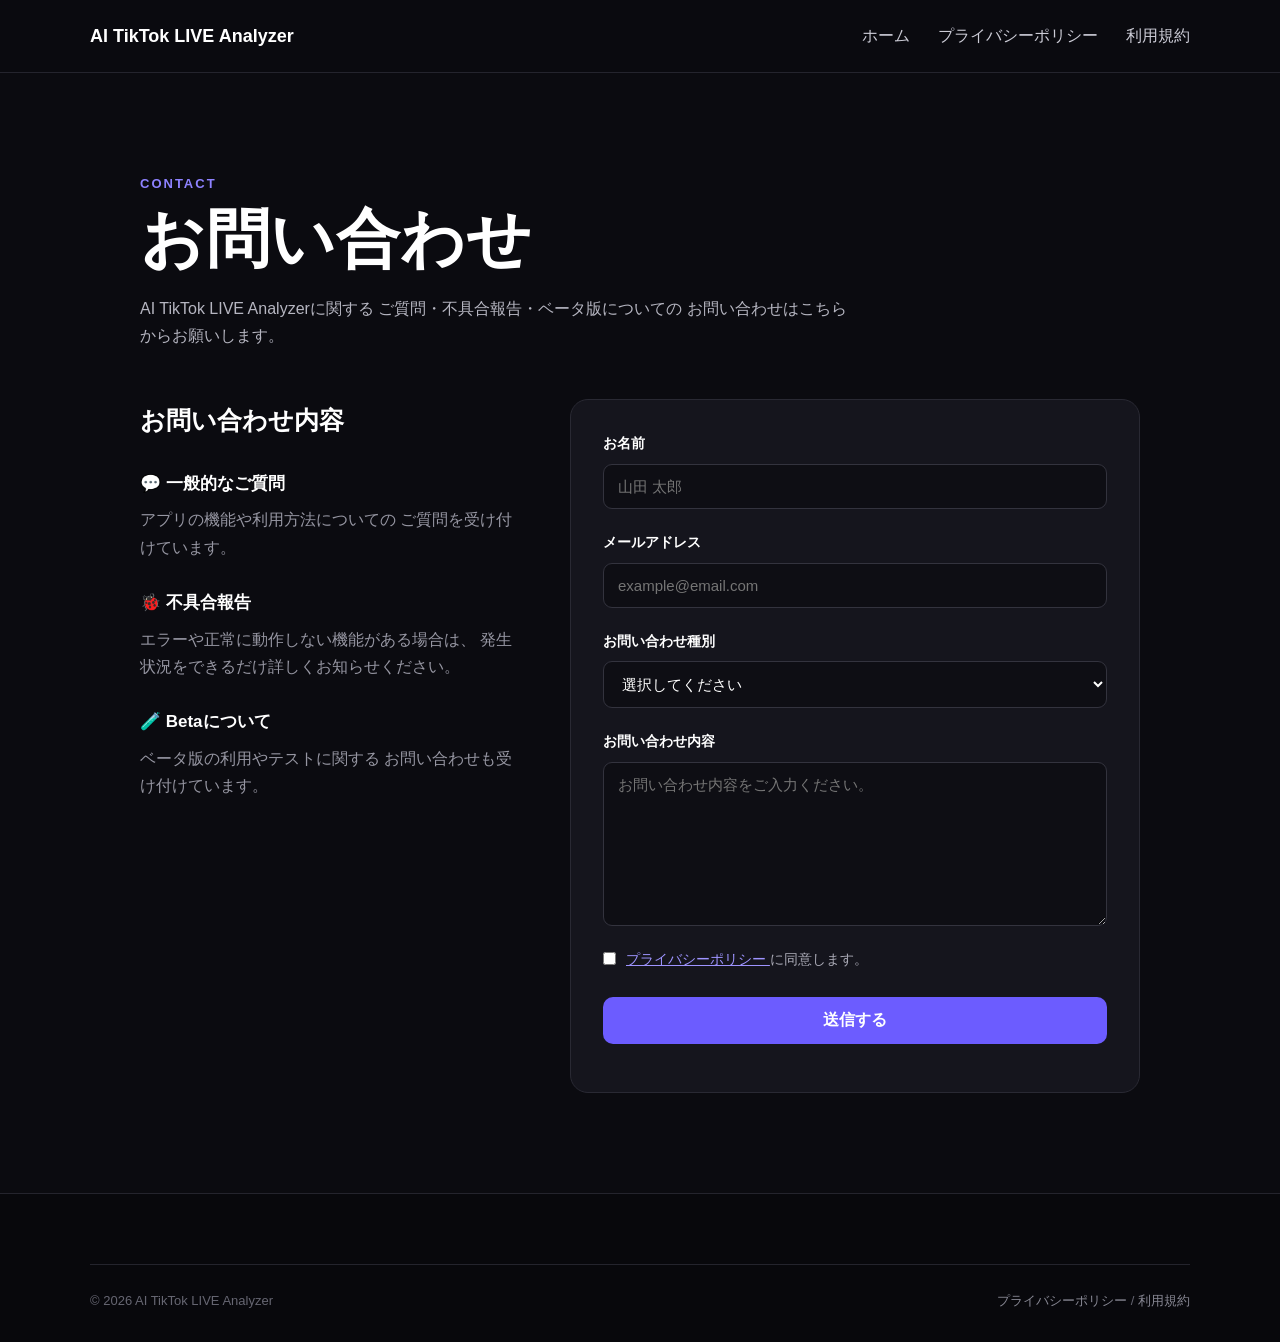
==== contact.html @ 2633d4ba "Initial website" ====
<!DOCTYPE html>
<html lang="ja">
<head>
    <meta charset="UTF-8">

    <meta
        name="viewport"
        content="width=device-width, initial-scale=1.0"
    >

    <title>
        お問い合わせ | AI TikTok LIVE Analyzer
    </title>

    <meta
        name="description"
        content="AI TikTok LIVE Analyzerへのお問い合わせページです。"
    >

    <link rel="stylesheet" href="style.css">
</head>

<body>

<header class="header">
    <div class="container nav">

        <a class="logo" href="index.html">
            AI TikTok LIVE Analyzer
        </a>

        <nav>
            <a href="index.html">ホーム</a>
            <a href="privacy.html">プライバシーポリシー</a>
            <a href="terms.html">利用規約</a>
        </nav>

    </div>
</header>


<main class="contact-page">

    <div class="container contact-container">

        <div class="section-heading">

            <p class="section-label">
                CONTACT
            </p>

            <h1 class="contact-title">
                お問い合わせ
            </h1>

            <p>
                AI TikTok LIVE Analyzerに関する
                ご質問・不具合報告・ベータ版についての
                お問い合わせはこちらからお願いします。
            </p>

        </div>


        <div class="contact-grid">

            <div class="contact-info">

                <h2>
                    お問い合わせ内容
                </h2>

                <div class="contact-info-item">
                    <h3>💬 一般的なご質問</h3>

                    <p>
                        アプリの機能や利用方法についての
                        ご質問を受け付けています。
                    </p>
                </div>

                <div class="contact-info-item">
                    <h3>🐞 不具合報告</h3>

                    <p>
                        エラーや正常に動作しない機能がある場合は、
                        発生状況をできるだけ詳しくお知らせください。
                    </p>
                </div>

                <div class="contact-info-item">
                    <h3>🧪 Betaについて</h3>

                    <p>
                        ベータ版の利用やテストに関する
                        お問い合わせも受け付けています。
                    </p>
                </div>

            </div>


            <form
                class="contact-form"
                id="contact-form"
            >

                <div class="form-group">

                    <label for="name">
                        お名前
                    </label>

                    <input
                        type="text"
                        id="name"
                        name="name"
                        placeholder="山田 太郎"
                        required
                    >

                </div>


                <div class="form-group">

                    <label for="email">
                        メールアドレス
                    </label>

                    <input
                        type="email"
                        id="email"
                        name="email"
                        placeholder="example@email.com"
                        required
                    >

                </div>


                <div class="form-group">

                    <label for="category">
                        お問い合わせ種別
                    </label>

                    <select
                        id="category"
                        name="category"
                        required
                    >

                        <option value="">
                            選択してください
                        </option>

                        <option value="general">
                            一般的なご質問
                        </option>

                        <option value="bug">
                            不具合報告
                        </option>

                        <option value="beta">
                            Beta版について
                        </option>

                        <option value="business">
                            法人・事業者向け
                        </option>

                        <option value="other">
                            その他
                        </option>

                    </select>

                </div>


                <div class="form-group">

                    <label for="message">
                        お問い合わせ内容
                    </label>

                    <textarea
                        id="message"
                        name="message"
                        rows="8"
                        placeholder="お問い合わせ内容をご入力ください。"
                        required
                    ></textarea>

                </div>


                <label class="privacy-check">

                    <input
                        type="checkbox"
                        required
                    >

                    <span>
                        <a
                            href="privacy.html"
                            target="_blank"
                        >
                            プライバシーポリシー
                        </a>
                        に同意します。
                    </span>

                </label>


                <button
                    type="submit"
                    class="button primary contact-submit"
                >
                    送信する
                </button>

                <p
                    id="contact-message"
                    class="contact-message"
                ></p>

            </form>

        </div>

    </div>

</main>


<footer class="footer">

    <div class="container footer-bottom">

        <p>
            © 2026 AI TikTok LIVE Analyzer
        </p>

        <p>
            <a href="privacy.html">
                プライバシーポリシー
            </a>

            /

            <a href="terms.html">
                利用規約
            </a>
        </p>

    </div>

</footer>


<script src="script.js"></script>

</body>
</html>
---- style.css ----
* {
    box-sizing: border-box;
    margin: 0;
    padding: 0;
}

html {
    scroll-behavior: smooth;
}

body {
    font-family:
        "Yu Gothic UI",
        "Hiragino Kaku Gothic ProN",
        sans-serif;

    background: #0b0b10;
    color: #ffffff;
    line-height: 1.7;
}

.container {
    width: min(1100px, 90%);
    margin: 0 auto;
}

.header {
    position: sticky;
    top: 0;
    z-index: 10;

    background: rgba(11, 11, 16, 0.9);
    backdrop-filter: blur(12px);

    border-bottom: 1px solid #24242d;
}

.nav {
    height: 72px;

    display: flex;
    align-items: center;
    justify-content: space-between;
}

.logo {
    font-weight: 700;
    font-size: 18px;
}

nav {
    display: flex;
    gap: 28px;
}

nav a {
    color: #ccccd6;
    text-decoration: none;
}

nav a:hover {
    color: #ffffff;
}

.hero {
    min-height: 720px;

    display: flex;
    align-items: center;

    background:
        radial-gradient(
            circle at 70% 30%,
            rgba(110, 77, 255, 0.25),
            transparent 40%
        );
}

.hero-content {
    max-width: 850px;
}

.hero-grid {
    display: grid;
    grid-template-columns: 1fr 1fr;
    gap: 60px;
    align-items: center;
}

.hero-content {
    max-width: 650px;
}

.hero-preview {
    position: relative;
}

.preview-window {
    overflow: hidden;

    background: #15151d;

    border: 1px solid #353542;
    border-radius: 18px;

    box-shadow:
        0 30px 80px rgba(0, 0, 0, 0.45);
}

.preview-header {
    height: 44px;

    display: flex;
    align-items: center;
    gap: 7px;

    padding: 0 14px;

    background: #1c1c25;

    border-bottom: 1px solid #30303b;
}

.preview-header span {
    width: 10px;
    height: 10px;

    border-radius: 50%;

    background: #5e5e6c;
}

.preview-header p {
    margin-left: 8px;

    font-size: 12px;
    color: #9999a5;
}

.preview-window img {
    display: block;

    width: 100%;
    height: auto;
}

.badge {
    display: inline-block;

    padding: 6px 14px;
    margin-bottom: 20px;

    border: 1px solid #6557ff;
    border-radius: 999px;

    color: #bdb7ff;
}

h1 {
    font-size: clamp(42px, 7vw, 76px);
    line-height: 1.15;
    margin-bottom: 24px;
}

.hero-text {
    max-width: 720px;

    font-size: 19px;
    color: #bdbdc8;
}

.hero-buttons {
    display: flex;
    gap: 14px;

    margin-top: 36px;
}

.button {
    display: inline-block;

    padding: 13px 24px;

    border: 0;
    border-radius: 10px;

    text-decoration: none;
    font-weight: 700;
    font-size: 16px;

    cursor: pointer;
}

.primary {
    background: #6c5cff;
    color: #ffffff;
}

.primary:hover {
    background: #7b6cff;
}

.secondary {
    background: #1d1d26;
    color: #ffffff;

    border: 1px solid #353542;
}

.section {
    padding: 100px 0;
}

.alt {
    background: #111118;
}

h2 {
    font-size: 38px;
    margin-bottom: 40px;
}

.cards {
    display: grid;

    grid-template-columns:
        repeat(3, 1fr);

    gap: 22px;
}

.card {
    padding: 28px;

    background: #15151d;

    border: 1px solid #292933;
    border-radius: 16px;
}

.card h3 {
    margin-bottom: 12px;
}

.card p {
    color: #b6b6c1;
}

.steps {
    display: grid;
    gap: 14px;
}

.step {
    display: flex;
    align-items: center;
    gap: 18px;

    padding: 20px;

    background: #191922;

    border-radius: 12px;
}

.step span {
    width: 38px;
    height: 38px;

    display: grid;
    place-items: center;

    background: #6c5cff;

    border-radius: 50%;

    font-weight: 700;
}

.download {
    text-align: center;
}

.download p {
    color: #b6b6c1;
    margin-bottom: 25px;
}

footer {
    padding: 35px 0;

    color: #777783;

    border-top: 1px solid #24242d;
}

.section-heading {
    max-width: 720px;
    margin-bottom: 45px;
}

.section-heading p {
    color: #b6b6c1;
}

.section-label {
    margin-bottom: 8px;

    color: #8e82ff !important;

    font-size: 13px;
    font-weight: 700;
    letter-spacing: 2px;
}

.analysis-example {
    background:
        radial-gradient(
            circle at 20% 50%,
            rgba(108, 92, 255, 0.12),
            transparent 35%
        );
}

.analysis-grid {
    display: grid;

    grid-template-columns:
        0.85fr 1.15fr;

    gap: 24px;
}

.score-card,
.advice-card {
    padding: 32px;

    background: #15151d;

    border: 1px solid #292933;
    border-radius: 18px;
}

.score-label,
.advice-label {
    margin-bottom: 14px;

    color: #aaaab6;

    font-size: 14px;
    font-weight: 700;
}

.score-number {
    margin-bottom: 30px;

    font-size: 72px;
    font-weight: 800;
    line-height: 1;
}

.score-number span {
    font-size: 20px;
    color: #777783;
}

.score-list {
    display: grid;
    gap: 16px;
}

.score-list div {
    display: flex;
    justify-content: space-between;
    gap: 20px;

    padding-bottom: 12px;

    border-bottom: 1px solid #292933;
}

.score-list span {
    color: #b6b6c1;
}

.advice-card {
    display: grid;
    gap: 18px;
}

.advice-item {
    display: flex;
    gap: 18px;

    padding: 20px;

    background: #1b1b24;

    border-radius: 14px;
}

.advice-item > span {
    color: #8e82ff;

    font-size: 14px;
    font-weight: 800;
}

.advice-item h3 {
    margin-bottom: 5px;
}

.advice-item p {
    color: #b6b6c1;
}

.pricing-section {
    background: #111118;
}

.pricing-grid {
    display: grid;
    grid-template-columns: repeat(2, 1fr);
    gap: 24px;

    max-width: 850px;
    margin: 0 auto;
}

.pricing-card {
    position: relative;

    padding: 34px;

    background: #17171f;

    border: 1px solid #2d2d38;
    border-radius: 18px;
}

.pricing-card.featured {
    border-color: #6c5cff;

    box-shadow:
        0 15px 50px rgba(108, 92, 255, 0.15);
}

.plan-badge {
    display: inline-block;

    margin-bottom: 18px;
    padding: 5px 10px;

    border-radius: 999px;

    background: rgba(108, 92, 255, 0.15);

    color: #a99fff;

    font-size: 12px;
    font-weight: 800;
}

.secondary-badge {
    background: #24242d;
    color: #9b9ba8;
}

.pricing-card h3 {
    font-size: 26px;
}

.price {
    margin: 18px 0 25px;

    font-size: 46px;
    font-weight: 800;
}

.price span {
    font-size: 14px;
    color: #8f8f9b;
}

.pricing-card ul {
    list-style: none;

    display: grid;
    gap: 12px;

    margin-bottom: 30px;
}

.pricing-card li {
    color: #c3c3cc;
}

.pricing-card li::before {
    content: "✓";

    margin-right: 10px;

    color: #8e82ff;
    font-weight: 800;
}

.plan-button {
    width: 100%;
    text-align: center;
}

.faq-section {
    background: #0b0b10;
}

.faq-list {
    max-width: 850px;
    margin: 0 auto;

    display: grid;
    gap: 12px;
}

.faq-item {
    overflow: hidden;

    background: #15151d;

    border: 1px solid #292933;
    border-radius: 14px;
}

.faq-item summary {
    position: relative;

    padding: 22px 55px 22px 24px;

    cursor: pointer;

    font-size: 16px;
    font-weight: 700;

    list-style: none;
}

.faq-item summary::-webkit-details-marker {
    display: none;
}

.faq-item summary::after {
    content: "+";

    position: absolute;
    right: 24px;
    top: 50%;

    transform: translateY(-50%);

    color: #8e82ff;

    font-size: 26px;
    font-weight: 400;
}

.faq-item[open] summary::after {
    content: "−";
}

.faq-item p {
    padding:
        0 24px 22px;

    color: #b6b6c1;
}

.faq-item[open] {
    border-color: #444452;
}

.footer {
    padding: 70px 0 30px;

    background: #08080c;

    border-top: 1px solid #24242d;
}

.footer-grid {
    display: grid;

    grid-template-columns:
        2fr 1fr 1fr;

    gap: 50px;

    margin-bottom: 50px;
}

.footer-brand h3 {
    margin-bottom: 14px;
}

.footer-brand p {
    max-width: 420px;

    color: #8f8f9b;
}

.footer-links {
    display: flex;
    flex-direction: column;

    gap: 10px;
}

.footer-links h4 {
    margin-bottom: 8px;
}

.footer-links a {
    color: #9999a5;
    text-decoration: none;
}

.footer-links a:hover {
    color: #ffffff;
}

.footer-bottom {
    display: flex;
    justify-content: space-between;
    gap: 20px;

    padding-top: 25px;

    border-top: 1px solid #24242d;

    color: #666672;

    font-size: 13px;
}

.logo {
    color: #ffffff;
    text-decoration: none;
}

.legal-page {
    min-height: 100vh;
    padding: 100px 0;
}

.legal-container {
    max-width: 850px;
}

.legal-title {
    margin-bottom: 10px;

    font-size: clamp(38px, 6vw, 58px);
}

.legal-updated {
    margin-bottom: 60px;

    color: #777783;
    font-size: 14px;
}

.legal-section {
    margin-bottom: 55px;
}

.legal-section h2 {
    margin-bottom: 18px;

    font-size: 24px;
}

.legal-section p {
    margin-bottom: 16px;

    color: #b6b6c1;
}

.legal-section ul {
    margin: 20px 0;
    padding-left: 24px;

    color: #b6b6c1;
}

.legal-section li {
    margin-bottom: 10px;
}

.legal-section a {
    color: #9e94ff;
}

.footer-bottom a {
    color: #888894;
    text-decoration: none;
}

.footer-bottom a:hover {
    color: #ffffff;
}

.contact-page {
    min-height: 100vh;
    padding: 100px 0;
}

.contact-container {
    max-width: 1000px;
}

.contact-title {
    margin-bottom: 18px;

    font-size: clamp(42px, 6vw, 64px);
}

.contact-grid {
    display: grid;
    grid-template-columns: 0.8fr 1.2fr;
    gap: 50px;

    margin-top: 50px;
}

.contact-info h2 {
    margin-bottom: 28px;

    font-size: 25px;
}

.contact-info-item {
    margin-bottom: 28px;
}

.contact-info-item h3 {
    margin-bottom: 8px;

    font-size: 17px;
}

.contact-info-item p {
    color: #9696a2;
}

.contact-form {
    padding: 32px;

    background: #15151d;

    border: 1px solid #292933;
    border-radius: 18px;
}

.form-group {
    display: grid;
    gap: 8px;

    margin-bottom: 22px;
}

.form-group label {
    font-size: 14px;
    font-weight: 700;
}

.form-group input,
.form-group select,
.form-group textarea {
    width: 100%;

    padding: 13px 14px;

    background: #0e0e14;
    color: #ffffff;

    border: 1px solid #33333e;
    border-radius: 9px;

    font-family: inherit;
    font-size: 15px;

    outline: none;
}

.form-group input:focus,
.form-group select:focus,
.form-group textarea:focus {
    border-color: #6c5cff;
}

.form-group textarea {
    resize: vertical;
}

.privacy-check {
    display: flex;
    align-items: flex-start;
    gap: 10px;

    margin-bottom: 25px;

    color: #aaaab6;
    font-size: 14px;
}

.privacy-check input {
    margin-top: 4px;
}

.privacy-check a {
    color: #9e94ff;
}

.contact-submit {
    width: 100%;
}

.contact-message {
    margin-top: 16px;

    text-align: center;
    color: #aaaab6;
}

.contact-message.success {
    color: #72d69b;
}

.contact-message.error {
    color: #ff7b7b;
}

.contact-submit:disabled {
    opacity: 0.6;
    cursor: not-allowed;
}

@media (max-width: 800px) {
    nav {
        display: none;
    }

    .cards {
        grid-template-columns: 1fr;
    }

    .hero {
        min-height: 620px;
    }

    .hero-buttons {
        flex-direction: column;
        align-items: flex-start;
    }

    .hero-grid {
        grid-template-columns: 1fr;
    }

    .hero-preview {
        margin-top: 20px;
    }

    .analysis-grid {
        grid-template-columns: 1fr;
    }

    .score-number {
        font-size: 56px;
    }

    .pricing-grid {
        grid-template-columns: 1fr;
    }

    .footer-grid {
        grid-template-columns: 1fr;
        gap: 35px;
    }

    .footer-bottom {
        flex-direction: column;
    }

    .contact-grid {
        grid-template-columns: 1fr;
    }
}
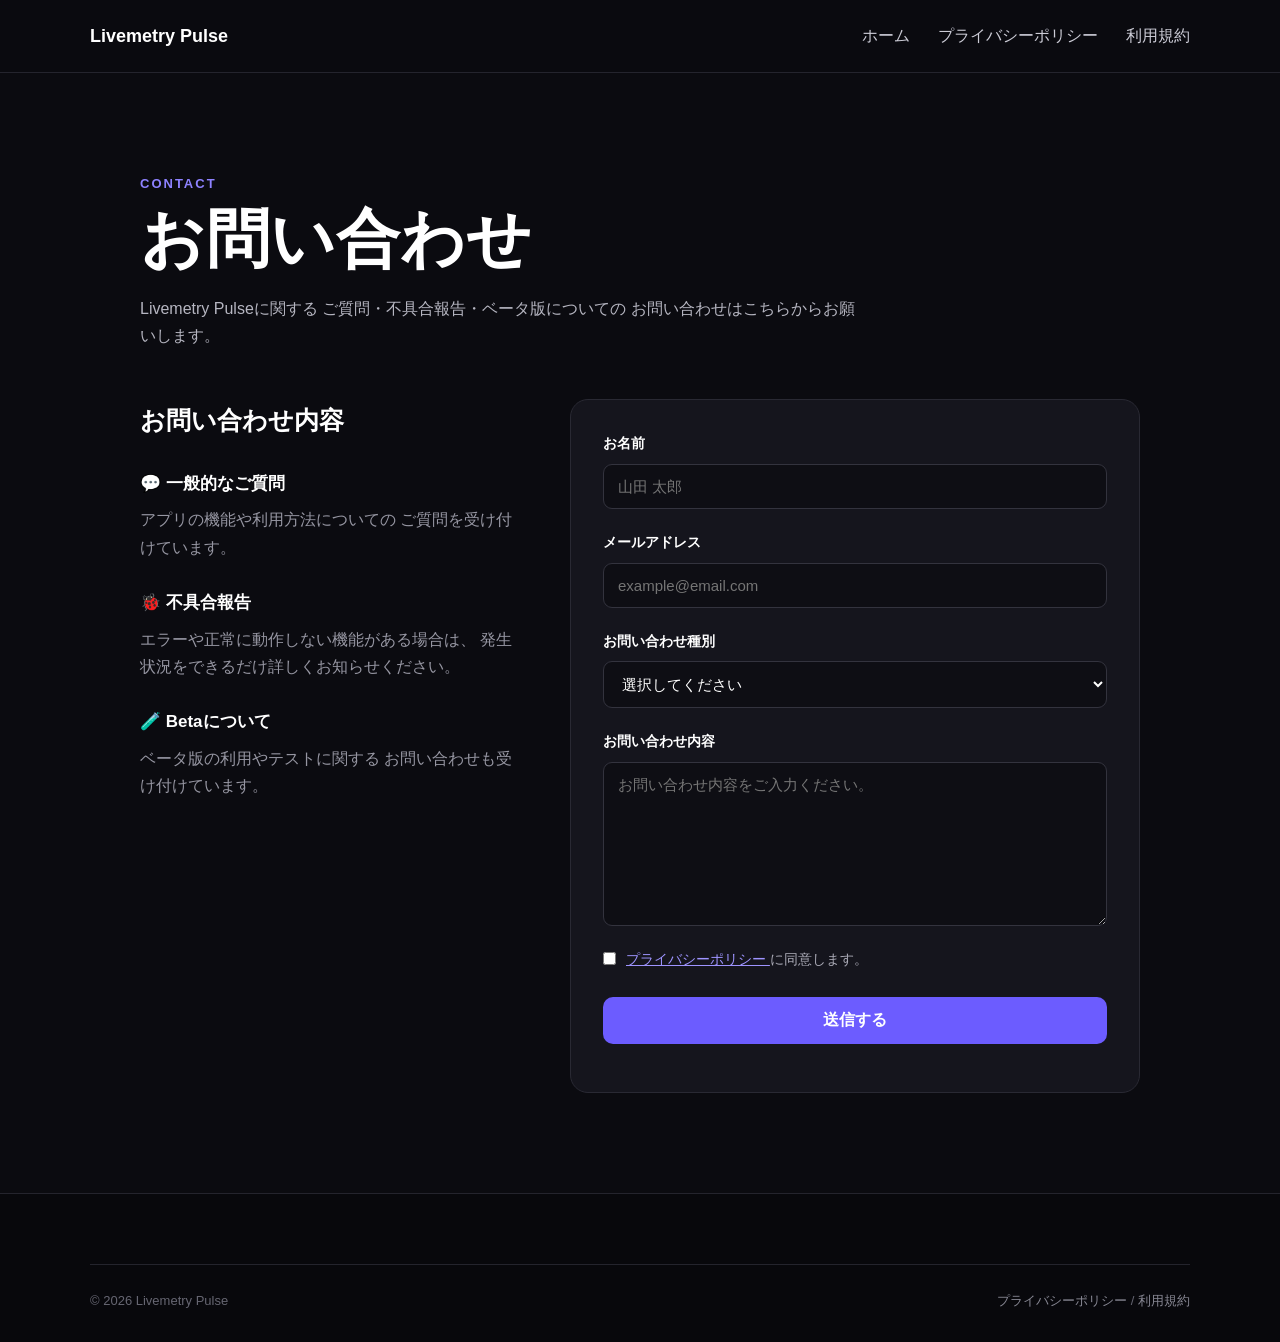
==== commit 48f27d27: "Rename website to Livemetry Pulse and update download links" ====
--- a/contact.html
+++ b/contact.html
@@ -9,12 +9,12 @@
     >
 
     <title>
-        お問い合わせ | AI TikTok LIVE Analyzer
+        お問い合わせ | Livemetry Pulse
     </title>
 
     <meta
         name="description"
-        content="AI TikTok LIVE Analyzerへのお問い合わせページです。"
+        content="Livemetry Pulseへのお問い合わせページです。"
     >
 
     <link rel="stylesheet" href="style.css">
@@ -26,7 +26,7 @@
     <div class="container nav">
 
         <a class="logo" href="index.html">
-            AI TikTok LIVE Analyzer
+            Livemetry Pulse
         </a>
 
         <nav>
@@ -54,7 +54,7 @@
             </h1>
 
             <p>
-                AI TikTok LIVE Analyzerに関する
+                Livemetry Pulseに関する
                 ご質問・不具合報告・ベータ版についての
                 お問い合わせはこちらからお願いします。
             </p>
@@ -243,7 +243,7 @@
     <div class="container footer-bottom">
 
         <p>
-            © 2026 AI TikTok LIVE Analyzer
+            © 2026 Livemetry Pulse
         </p>
 
         <p>
--- a/style.css
+++ b/style.css
@@ -843,6 +843,156 @@
     cursor: not-allowed;
 }
 
+.download-info {
+    margin-top: 18px;
+    text-align: center;
+    color: #b6b6c1;
+    font-size: 13px;
+}
+
+.download-meta {
+    margin: 0;
+    color: #b6b6c1;
+}
+
+.download-details {
+    margin-top: 10px;
+}
+
+.download-details summary {
+    cursor: pointer;
+    color: #9e94ff;
+    font-size: 13px;
+}
+
+.download-details p {
+    margin: 8px 0 0;
+}
+
+.download-details code {
+    display: block;
+    margin-top: 6px;
+    word-break: break-all;
+    color: #9e94ff;
+    font-size: 11px;
+}
+
+.install-page {
+    max-width: 900px;
+}
+
+.install-hero {
+    padding: 100px 0 70px;
+    text-align: center;
+}
+
+.install-hero .eyebrow {
+    margin-bottom: 14px;
+    color: #8f83ff;
+    font-size: 13px;
+    font-weight: 700;
+    letter-spacing: 0.14em;
+}
+
+.install-hero h1 {
+    margin-bottom: 18px;
+    font-size: clamp(40px, 6vw, 64px);
+}
+
+.install-hero > p:last-child {
+    color: #a9a9b3;
+    line-height: 1.8;
+}
+
+.install-steps {
+    display: flex;
+    flex-direction: column;
+    gap: 18px;
+}
+
+.install-step {
+    display: grid;
+    grid-template-columns: 70px 1fr;
+    gap: 20px;
+
+    padding: 28px;
+
+    background: #15151d;
+    border: 1px solid #292933;
+    border-radius: 18px;
+}
+
+.install-step > span {
+    color: #8f83ff;
+    font-size: 18px;
+    font-weight: 700;
+}
+
+.install-step h2 {
+    margin: 0 0 10px;
+    font-size: 22px;
+}
+
+.install-step p {
+    margin: 0 0 16px;
+    color: #b6b6c1;
+    line-height: 1.7;
+}
+
+.install-note {
+    margin-top: 12px !important;
+    font-size: 13px;
+}
+
+.install-help {
+    margin: 70px 0 100px;
+    padding: 36px;
+
+    text-align: center;
+
+    background: #15151d;
+    border: 1px solid #292933;
+    border-radius: 18px;
+}
+
+.install-help h2 {
+    margin-bottom: 12px;
+}
+
+.install-help p {
+    margin-bottom: 22px;
+    color: #b6b6c1;
+}
+
+@media (max-width: 700px) {
+    .install-hero {
+        padding: 70px 0 50px;
+    }
+
+    .install-step {
+        grid-template-columns: 1fr;
+        gap: 10px;
+        padding: 22px;
+    }
+
+    .install-help {
+        padding: 28px 20px;
+    }
+}
+
+.store-status {
+    margin-top: 14px;
+    font-size: 0.95rem;
+    font-weight: 600;
+    opacity: 0.9;
+}
+
+.license-note {
+    margin-top: 8px;
+    font-size: 0.9rem;
+    opacity: 0.75;
+}
+
 @media (max-width: 800px) {
     nav {
         display: none;
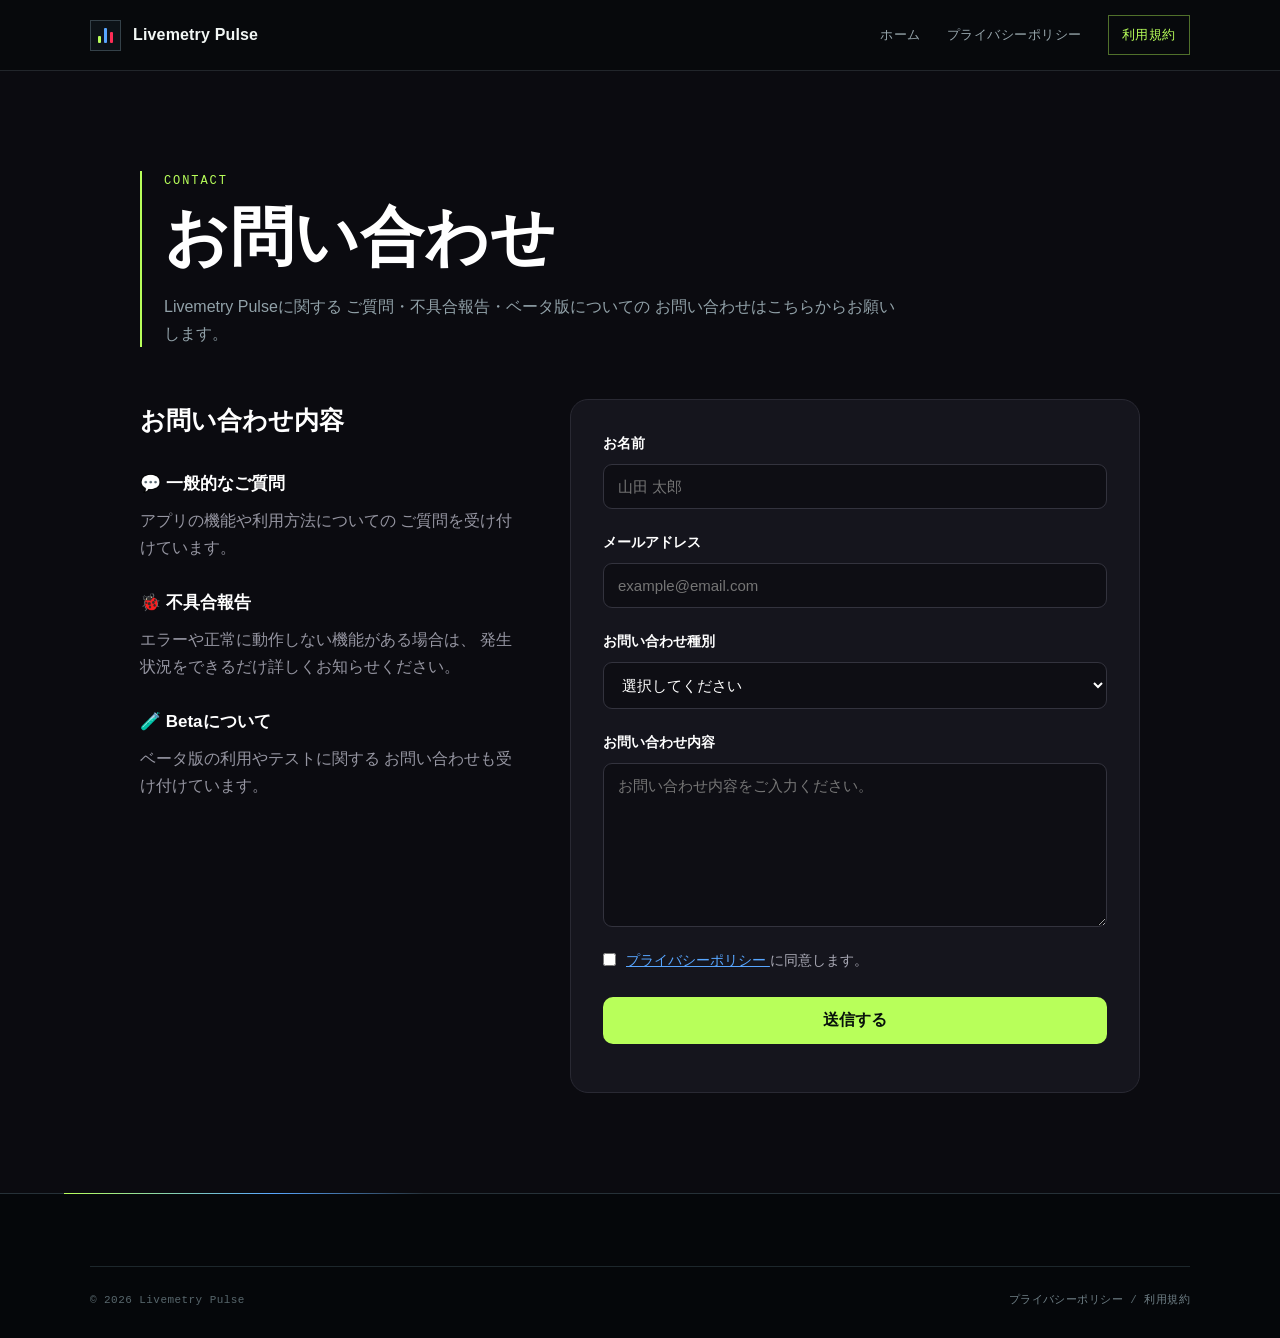
==== commit 47473968: "Unify subpage headers with signal logo" ====
--- a/contact.html
+++ b/contact.html
@@ -25,8 +25,13 @@
 <header class="header">
     <div class="container nav">
 
-        <a class="logo" href="index.html">
-            Livemetry Pulse
+        <a class="logo" href="index.html" aria-label="Livemetry Pulse ホーム">
+            <span class="logo-mark" aria-hidden="true">
+                <i></i>
+                <i></i>
+                <i></i>
+            </span>
+            <span class="logo-text">Livemetry Pulse</span>
         </a>
 
         <nav>
--- a/style.css
+++ b/style.css
@@ -160,6 +160,15 @@
     font-size: clamp(42px, 7vw, 76px);
     line-height: 1.15;
     margin-bottom: 24px;
+}
+
+.hero-product-name {
+    display: block;
+    margin-bottom: 12px;
+    font-size: clamp(22px, 2.6vw, 34px);
+    line-height: 1.2;
+    color: #bdb7ff;
+    letter-spacing: 0.04em;
 }
 
 .hero-text {
@@ -1043,4 +1052,1287 @@
     .contact-grid {
         grid-template-columns: 1fr;
     }
+}
+
+
+/* ===== CONTROL ROOM HERO ===== */
+
+.header {
+    background: rgba(0, 0, 0, 0.92);
+    border-bottom: 1px solid rgba(184, 255, 90, 0.22);
+    backdrop-filter: blur(18px);
+}
+
+.logo {
+    color: #f4fffd;
+    font-family: Consolas, "Yu Gothic UI", sans-serif;
+    font-size: 17px;
+    letter-spacing: 0.06em;
+}
+
+nav a {
+    color: #91a6ad;
+    font-size: 14px;
+    letter-spacing: 0.04em;
+}
+
+nav a:hover {
+    color: #B8FF5A;
+}
+
+.hero {
+    position: relative;
+    isolation: isolate;
+    min-height: calc(100vh - 72px);
+    padding: 72px 0;
+    overflow: hidden;
+
+    background:
+        radial-gradient(
+            circle at 78% 34%,
+            rgba(184, 255, 90, 0.14),
+            transparent 31%
+        ),
+        radial-gradient(
+            circle at 18% 76%,
+            rgba(88, 166, 255, 0.12),
+            transparent 28%
+        ),
+        linear-gradient(
+            rgba(184, 255, 90, 0.035) 1px,
+            transparent 1px
+        ),
+        linear-gradient(
+            90deg,
+            rgba(184, 255, 90, 0.035) 1px,
+            transparent 1px
+        ),
+        #07090D;
+
+    background-size:
+        auto,
+        auto,
+        64px 64px,
+        64px 64px,
+        auto;
+
+    border-bottom: 1px solid rgba(184, 255, 90, 0.16);
+}
+
+.hero::before {
+    content: "";
+    position: absolute;
+    z-index: -1;
+    top: 0;
+    left: 7%;
+    width: 1px;
+    height: 100%;
+    background: linear-gradient(
+        transparent,
+        rgba(184, 255, 90, 0.34),
+        transparent
+    );
+}
+
+.hero::after {
+    content: "LIVE SIGNAL / AI FRAME ANALYSIS";
+    position: absolute;
+    right: 3%;
+    bottom: 24px;
+    color: rgba(137, 255, 235, 0.35);
+    font-family: Consolas, monospace;
+    font-size: 11px;
+    letter-spacing: 0.18em;
+    writing-mode: vertical-rl;
+}
+
+.hero-grid {
+    position: relative;
+    grid-template-columns: minmax(0, 0.88fr) minmax(0, 1.12fr);
+    gap: 54px;
+}
+
+.hero-content {
+    max-width: 560px;
+}
+
+.badge {
+    padding: 6px 11px;
+    margin-bottom: 24px;
+    border: 1px solid rgba(184, 255, 90, 0.5);
+    border-radius: 2px;
+    color: #B8FF5A;
+    background: rgba(184, 255, 90, 0.06);
+    font-family: Consolas, monospace;
+    font-size: 12px;
+    letter-spacing: 0.12em;
+}
+
+.hero h1 {
+    margin-bottom: 28px;
+    font-size: clamp(42px, 5.4vw, 68px);
+    line-height: 1.12;
+    letter-spacing: -0.045em;
+}
+
+.hero-product-name {
+    margin-bottom: 16px;
+    color: #B8FF5A;
+    font-family: Consolas, "Yu Gothic UI", sans-serif;
+    font-size: clamp(18px, 2vw, 25px);
+    font-weight: 500;
+    letter-spacing: 0.08em;
+}
+
+.hero-text {
+    max-width: 540px;
+    color: #9bb0b7;
+    font-size: 17px;
+    line-height: 1.95;
+}
+
+.hero-buttons {
+    margin-top: 38px;
+}
+
+.hero .button {
+    min-width: 158px;
+    padding: 14px 22px;
+    border-radius: 2px;
+    text-align: center;
+    letter-spacing: 0.03em;
+}
+
+.hero .primary {
+    background: #B8FF5A;
+    color: #03100e;
+    box-shadow: 0 0 28px rgba(184, 255, 90, 0.18);
+}
+
+.hero .primary:hover {
+    background: #D7FF9C;
+    transform: translateY(-2px);
+}
+
+.hero .secondary {
+    background: rgba(9, 20, 28, 0.72);
+    border-color: rgba(145, 166, 173, 0.35);
+    color: #dce9e7;
+}
+
+.hero-preview {
+    padding: 14px;
+    background: rgba(8, 20, 28, 0.76);
+    border: 1px solid rgba(184, 255, 90, 0.3);
+    box-shadow:
+        18px 18px 0 rgba(184, 255, 90, 0.04),
+        0 36px 90px rgba(0, 0, 0, 0.48);
+}
+
+.hero-preview::before,
+.hero-preview::after {
+    content: "";
+    position: absolute;
+    width: 34px;
+    height: 34px;
+    pointer-events: none;
+}
+
+.hero-preview::before {
+    top: -7px;
+    left: -7px;
+    border-top: 2px solid #B8FF5A;
+    border-left: 2px solid #B8FF5A;
+}
+
+.hero-preview::after {
+    right: -7px;
+    bottom: -7px;
+    border-right: 2px solid #B8FF5A;
+    border-bottom: 2px solid #B8FF5A;
+}
+
+.preview-window {
+    border: 1px solid #263b43;
+    border-radius: 0;
+    background: #071016;
+    box-shadow: none;
+}
+
+.preview-header {
+    height: 38px;
+    background: #0b171e;
+    border-bottom-color: #24363d;
+}
+
+.preview-header span {
+    width: 7px;
+    height: 7px;
+    background: #B8FF5A;
+    box-shadow: 0 0 10px rgba(184, 255, 90, 0.55);
+}
+
+.preview-header p {
+    color: #789098;
+    font-family: Consolas, monospace;
+    letter-spacing: 0.08em;
+}
+
+@media (max-width: 820px) {
+    .hero {
+        min-height: auto;
+        padding: 76px 0 88px;
+    }
+
+    .hero-grid {
+        grid-template-columns: 1fr;
+        gap: 48px;
+    }
+
+    .hero-content {
+        max-width: 680px;
+    }
+
+    .hero::after {
+        display: none;
+    }
+
+    .hero-preview {
+        padding: 9px;
+        box-shadow:
+            9px 9px 0 rgba(184, 255, 90, 0.04),
+            0 24px 60px rgba(0, 0, 0, 0.45);
+    }
+}
+
+@media (max-width: 560px) {
+    .hero {
+        padding-top: 56px;
+    }
+
+    .hero h1 {
+        font-size: clamp(38px, 12vw, 52px);
+    }
+
+    .hero-buttons {
+        display: grid;
+        grid-template-columns: 1fr;
+    }
+
+    .hero .button {
+        width: 100%;
+    }
+}
+
+
+/* ===== TIKTOK ACCENT OVERRIDES ===== */
+
+.hero::after {
+    color: rgba(254, 44, 85, 0.48);
+}
+
+.hero-preview::after {
+    border-right-color: #FE2C55;
+    border-bottom-color: #FE2C55;
+}
+
+.preview-header span:nth-child(2) {
+    background: #f5f5f5;
+    box-shadow: none;
+}
+
+.preview-header span:nth-child(3) {
+    background: #FE2C55;
+    box-shadow: 0 0 10px rgba(254, 44, 85, 0.58);
+}
+
+.hero .secondary:hover {
+    color: #ffffff;
+    border-color: #FE2C55;
+    box-shadow: 0 0 22px rgba(254, 44, 85, 0.14);
+    transform: translateY(-2px);
+}
+
+
+/* ===== LIVEMETRY SIGNAL PALETTE ===== */
+
+.hero-preview::before {
+    border-top-color: #58A6FF;
+    border-left-color: #58A6FF;
+}
+
+/* TikTok連携を示す小さな状態色 */
+.preview-header span:first-child {
+    background: #25F4EE;
+    box-shadow: 0 0 10px rgba(37, 244, 238, 0.58);
+}
+
+.preview-header span:nth-child(2) {
+    background: #f5f5f5;
+    box-shadow: none;
+}
+
+.preview-header span:nth-child(3) {
+    background: #FE2C55;
+    box-shadow: 0 0 10px rgba(254, 44, 85, 0.58);
+}
+
+.hero .secondary:hover {
+    color: #ffffff;
+    border-color: #58A6FF;
+    box-shadow: 0 0 22px rgba(88, 166, 255, 0.16);
+    transform: translateY(-2px);
+}
+
+
+/* ===== FEATURE SIGNAL CODES ===== */
+
+#features .feature-code {
+    display: block;
+    margin-bottom: 16px;
+    color: #B8FF5A;
+    font-family: Consolas, monospace;
+    font-size: 12px;
+    font-weight: 500;
+    letter-spacing: 0.14em;
+}
+
+#features .card:nth-child(2) .feature-code {
+    color: #58A6FF;
+}
+
+#features .card:nth-child(3) .feature-code {
+    color: #FE2C55;
+}
+
+
+/* ===== CORE MODULE GRID ===== */
+
+#features {
+    background: #07090D;
+}
+
+.feature-heading {
+    display: grid;
+    grid-template-columns: 180px 1fr;
+    gap: 12px 34px;
+    margin-bottom: 48px;
+    padding-bottom: 28px;
+    border-bottom: 1px solid #263037;
+}
+
+.feature-heading .section-label {
+    grid-row: 1 / span 2;
+}
+
+.feature-heading h2 {
+    margin: 0;
+    line-height: 1.25;
+}
+
+.feature-heading > p:last-child {
+    grid-column: 2;
+    color: #93A3AA;
+}
+
+#features .cards {
+    gap: 1px;
+    padding: 1px;
+    background: #273138;
+}
+
+#features .card {
+    min-height: 240px;
+    padding: 30px;
+    background: #0D0F14;
+    border: 0;
+    border-top: 3px solid #B8FF5A;
+    border-radius: 0;
+}
+
+#features .card:nth-child(2) {
+    border-top-color: #58A6FF;
+}
+
+#features .card:nth-child(3) {
+    border-top-color: #FE2C55;
+}
+
+#features .card:hover {
+    background: #11181D;
+    transform: translateY(-5px);
+}
+
+@media (max-width: 800px) {
+    .feature-heading,
+    #features .cards {
+        grid-template-columns: 1fr;
+    }
+
+    .feature-heading .section-label,
+    .feature-heading > p:last-child {
+        grid-column: 1;
+        grid-row: auto;
+    }
+
+    #features .card {
+        min-height: auto;
+    }
+}
+/* ===== EDITORIAL HOW SECTION ===== */
+
+#how {
+    background: #0A0D11;
+}
+
+#how .container {
+    display: grid;
+    grid-template-columns: minmax(240px, 0.72fr) minmax(0, 1.28fr);
+    gap: clamp(48px, 8vw, 110px);
+    align-items: start;
+}
+
+.how-intro {
+    position: sticky;
+    top: 120px;
+}
+
+.how-intro h2 {
+    margin: 0 0 18px;
+    max-width: 440px;
+    font-size: clamp(32px, 4vw, 48px);
+    line-height: 1.3;
+    letter-spacing: -0.03em;
+}
+
+.how-intro > p:last-child {
+    max-width: 400px;
+    color: #8FA0A7;
+    font-size: 15px;
+}
+
+#how .steps {
+    display: grid;
+    gap: 0;
+    border-top: 1px solid #2A353B;
+}
+
+#how .step {
+    display: grid;
+    grid-template-columns: 54px minmax(0, 1fr);
+    align-items: center;
+    gap: 20px;
+    padding: 25px 4px;
+    background: transparent;
+    border-bottom: 1px solid #2A353B;
+    border-radius: 0;
+    transition:
+        padding-left 180ms ease,
+        background 180ms ease;
+}
+
+#how .step:hover {
+    padding-left: 14px;
+    background: rgba(184, 255, 90, 0.025);
+}
+
+#how .step span {
+    width: auto;
+    height: auto;
+    display: block;
+    color: #B8FF5A;
+    background: transparent;
+    border-radius: 0;
+    font-family: Consolas, monospace;
+    font-size: 12px;
+    font-weight: 500;
+    letter-spacing: 0.12em;
+}
+
+#how .step span::before {
+    content: "0";
+}
+
+#how .step p {
+    color: #EDF3F1;
+    font-size: 17px;
+    font-weight: 700;
+}
+
+#how .step:nth-child(3) span,
+#how .step:nth-child(4) span {
+    color: #58A6FF;
+}
+
+#how .step:last-child {
+    border-bottom-color: #FE2C55;
+}
+
+#how .step:last-child span {
+    color: #FE2C55;
+}
+
+@media (max-width: 800px) {
+    #how .container {
+        grid-template-columns: 1fr;
+        gap: 38px;
+    }
+
+    .how-intro {
+        position: static;
+    }
+
+    #how .step {
+        padding: 21px 4px;
+    }
+}
+/* ===== PRICING SYSTEM PANEL ===== */
+
+#download {
+    padding: 0;
+}
+
+#download > .download {
+    width: 100%;
+    max-width: none;
+}
+
+#pricing {
+    text-align: left;
+    background: #07090D;
+}
+
+#pricing > .container {
+    width: min(1100px, 90%);
+}
+
+.pricing-grid {
+    display: grid;
+    grid-template-columns: minmax(0, 1.25fr) minmax(260px, 0.75fr);
+    gap: 1px;
+    padding: 1px;
+    background: #2A353B;
+    border: 1px solid #2A353B;
+}
+
+.pricing-card {
+    position: relative;
+    padding: clamp(28px, 4vw, 44px);
+    background: #0D1116;
+    border: 0;
+    border-top: 3px solid #334149;
+    border-radius: 0;
+}
+
+.pricing-card.featured {
+    background: #0B1114;
+    border: 0;
+    border-top: 3px solid #B8FF5A;
+    box-shadow: none;
+    transform: none;
+}
+
+.pricing-card:last-child {
+    color: #A4B0B5;
+    background: #0A0D11;
+    border-top-color: #58A6FF;
+}
+
+.plan-badge {
+    display: inline-flex;
+    align-items: center;
+    width: auto;
+    margin-bottom: 24px;
+    padding: 5px 9px;
+    color: #B8FF5A;
+    background: rgba(184, 255, 90, 0.06);
+    border: 1px solid rgba(184, 255, 90, 0.34);
+    border-radius: 2px;
+    font-family: Consolas, monospace;
+    font-size: 11px;
+    font-weight: 500;
+    letter-spacing: 0.14em;
+}
+
+.secondary-badge {
+    color: #58A6FF;
+    background: rgba(88, 166, 255, 0.05);
+    border-color: rgba(88, 166, 255, 0.3);
+}
+
+.pricing-card h3 {
+    margin-bottom: 10px;
+    font-size: 22px;
+}
+
+.price {
+    margin-bottom: 30px;
+    color: #F1F7F5;
+    font-family: Consolas, "Yu Gothic UI", monospace;
+    font-size: clamp(44px, 6vw, 68px);
+    font-weight: 600;
+    line-height: 1;
+    letter-spacing: -0.06em;
+}
+
+.price span {
+    color: #708087;
+    font-family: "Yu Gothic UI", sans-serif;
+    font-size: 13px;
+    letter-spacing: 0;
+}
+
+.pricing-card ul {
+    display: grid;
+    gap: 0;
+    margin: 0 0 30px;
+    list-style: none;
+    border-top: 1px solid #29343A;
+}
+
+.pricing-card li {
+    padding: 12px 0;
+    color: #AAB7BC;
+    border-bottom: 1px solid #29343A;
+}
+
+.pricing-card li::before {
+    content: "—";
+    margin-right: 10px;
+    color: #B8FF5A;
+}
+
+.pricing-card:last-child li::before {
+    color: #58A6FF;
+}
+
+.pricing-card.featured .primary {
+    width: 100%;
+    color: #07100B;
+    background: #B8FF5A;
+    text-align: center;
+    border-radius: 3px;
+}
+
+.pricing-card.featured .primary:hover {
+    background: #D2FF91;
+    box-shadow: 0 0 28px rgba(184, 255, 90, 0.14);
+}
+
+.install-link {
+    margin-top: 14px;
+    text-align: center;
+}
+
+.install-link a {
+    color: #8FA0A7;
+    font-size: 13px;
+}
+
+.store-status {
+    display: flex;
+    align-items: center;
+    justify-content: center;
+    gap: 9px;
+}
+
+.status-dot {
+    width: 7px;
+    height: 7px;
+    flex: 0 0 auto;
+    background: #B8FF5A;
+    border-radius: 50%;
+    box-shadow: 0 0 10px rgba(184, 255, 90, 0.48);
+}
+
+.license-note,
+.download-meta,
+.download-details {
+    color: #788990;
+    font-size: 13px;
+}
+
+@media (max-width: 800px) {
+    .pricing-grid {
+        grid-template-columns: 1fr;
+    }
+
+    .pricing-card {
+        padding: 28px 24px;
+    }
+}
+/* ===== FAQ INDEX SYSTEM ===== */
+
+#faq {
+    background: #090C10;
+}
+
+#faq .faq-list {
+    max-width: none;
+    counter-reset: faq-number;
+    border-top: 1px solid #2A353B;
+}
+
+#faq .faq-item {
+    counter-increment: faq-number;
+    background: transparent;
+    border: 0;
+    border-bottom: 1px solid #2A353B;
+    border-radius: 0;
+    transition: background 180ms ease;
+}
+
+#faq .faq-item:hover,
+#faq .faq-item[open] {
+    background: rgba(88, 166, 255, 0.025);
+}
+
+#faq .faq-item summary {
+    display: grid;
+    grid-template-columns: 52px minmax(0, 1fr) 24px;
+    align-items: center;
+    gap: 16px;
+    padding: 23px 4px;
+    color: #EDF3F1;
+    font-size: 16px;
+    font-weight: 700;
+}
+
+#faq .faq-item summary::before {
+    content: "Q" counter(faq-number, decimal-leading-zero);
+    color: #58A6FF;
+    font-family: Consolas, monospace;
+    font-size: 11px;
+    font-weight: 500;
+    letter-spacing: 0.08em;
+}
+
+#faq .faq-item summary::after {
+    content: "+";
+    position: static;
+    width: 24px;
+    height: 24px;
+    display: grid;
+    place-items: center;
+    color: #B8FF5A;
+    font-family: Consolas, monospace;
+    font-size: 20px;
+    font-weight: 400;
+    line-height: 1;
+    transform: none;
+}
+
+#faq .faq-item[open] summary::after {
+    content: "−";
+    color: #FE2C55;
+    transform: none;
+}
+
+#faq .faq-item p {
+    margin: 0 52px 0 72px;
+    padding: 0 0 25px 18px;
+    color: #8FA0A7;
+    border-left: 1px solid #334149;
+    font-size: 14px;
+    line-height: 1.9;
+}
+
+@media (max-width: 700px) {
+    #faq .faq-item summary {
+        grid-template-columns: 38px minmax(0, 1fr) 22px;
+        gap: 10px;
+        padding: 20px 2px;
+        font-size: 15px;
+    }
+
+    #faq .faq-item p {
+        margin: 0 12px 0 48px;
+        padding-left: 14px;
+    }
+}
+/* ===== LIVEMETRY HEADER SYSTEM ===== */
+
+.header {
+    background: rgba(7, 9, 13, 0.9);
+    border-bottom: 1px solid rgba(143, 160, 167, 0.2);
+}
+
+.header .nav {
+    height: 70px;
+}
+
+.header .logo {
+    display: inline-flex;
+    align-items: center;
+    gap: 12px;
+    color: #F2F7F5;
+    text-decoration: none;
+}
+
+.logo-mark {
+    width: 31px;
+    height: 31px;
+    display: flex;
+    align-items: flex-end;
+    justify-content: center;
+    gap: 3px;
+    padding: 7px;
+    background: #0D1318;
+    border: 1px solid #344149;
+}
+
+.logo-mark i {
+    display: block;
+    width: 3px;
+    background: #B8FF5A;
+    border-radius: 1px;
+}
+
+.logo-mark i:nth-child(1) {
+    height: 7px;
+}
+
+.logo-mark i:nth-child(2) {
+    height: 15px;
+    background: #58A6FF;
+}
+
+.logo-mark i:nth-child(3) {
+    height: 11px;
+    background: #FE2C55;
+}
+
+.logo-text {
+    font-size: 16px;
+    font-weight: 700;
+    letter-spacing: 0.01em;
+    white-space: nowrap;
+}
+
+.header nav {
+    align-items: center;
+    gap: 26px;
+}
+
+.header nav a {
+    color: #98A7AD;
+    font-size: 13px;
+    transition:
+        color 160ms ease,
+        border-color 160ms ease,
+        background 160ms ease;
+}
+
+.header nav a:hover {
+    color: #F1F7F5;
+}
+
+.header nav a:last-child {
+    padding: 8px 13px;
+    color: #B8FF5A;
+    border: 1px solid rgba(184, 255, 90, 0.42);
+}
+
+.header nav a:last-child:hover {
+    color: #07100B;
+    background: #B8FF5A;
+    border-color: #B8FF5A;
+}
+
+@media (max-width: 700px) {
+    .header .nav {
+        height: 62px;
+    }
+
+    .logo-mark {
+        width: 28px;
+        height: 28px;
+        padding: 6px;
+    }
+
+    .logo-text {
+        font-size: 14px;
+    }
+}
+/* ===== LIVEMETRY FOOTER SYSTEM ===== */
+
+.footer {
+    position: relative;
+    padding: 72px 0 28px;
+    color: #718188;
+    background: #05070A;
+    border-top: 1px solid #263138;
+}
+
+.footer::before {
+    content: "";
+    position: absolute;
+    top: -1px;
+    left: 5%;
+    width: min(360px, 48%);
+    height: 1px;
+    background: linear-gradient(
+        90deg,
+        #B8FF5A,
+        #58A6FF 58%,
+        transparent
+    );
+}
+
+.footer-grid {
+    display: grid;
+    grid-template-columns: minmax(280px, 1.5fr) repeat(2, minmax(140px, 0.5fr));
+    gap: clamp(36px, 7vw, 90px);
+    padding-bottom: 52px;
+}
+
+.footer-brand h3 {
+    display: flex;
+    align-items: center;
+    gap: 11px;
+    margin-bottom: 14px;
+    color: #EEF5F3;
+    font-size: 19px;
+}
+
+.footer-brand h3::before {
+    content: "";
+    width: 4px;
+    height: 19px;
+    background: #B8FF5A;
+    box-shadow: 7px 0 0 #58A6FF;
+}
+
+.footer-brand p {
+    max-width: 440px;
+    color: #7E8E95;
+    font-size: 14px;
+    line-height: 1.9;
+}
+
+.footer-links {
+    display: flex;
+    flex-direction: column;
+    align-items: flex-start;
+    gap: 10px;
+}
+
+.footer-links h4 {
+    margin-bottom: 6px;
+    color: #AEBBC0;
+    font-family: Consolas, "Yu Gothic UI", monospace;
+    font-size: 11px;
+    font-weight: 500;
+    letter-spacing: 0.13em;
+}
+
+.footer-links a {
+    color: #75858C;
+    font-size: 13px;
+    text-decoration: none;
+}
+
+.footer-links a:hover {
+    color: #B8FF5A;
+}
+
+.footer-bottom {
+    display: flex;
+    align-items: center;
+    justify-content: space-between;
+    gap: 24px;
+    padding-top: 24px;
+    color: #58676D;
+    border-top: 1px solid #1D272C;
+    font-family: Consolas, "Yu Gothic UI", monospace;
+    font-size: 11px;
+    letter-spacing: 0.04em;
+}
+
+.footer-bottom a {
+    color: #718188;
+}
+
+.footer-bottom a:hover {
+    color: #58A6FF;
+}
+
+@media (max-width: 700px) {
+    .footer {
+        padding-top: 54px;
+    }
+
+    .footer-grid {
+        grid-template-columns: 1fr;
+        gap: 32px;
+        padding-bottom: 38px;
+    }
+
+    .footer-bottom {
+        align-items: flex-start;
+        flex-direction: column;
+        gap: 12px;
+    }
+}
+
+
+/* ===== ANALYSIS CONTROL PANEL ===== */
+
+.section-heading {
+    position: relative;
+    max-width: 760px;
+    padding-left: 22px;
+    margin-bottom: 52px;
+    border-left: 2px solid #B8FF5A;
+}
+
+.section-label {
+    margin-bottom: 10px;
+    color: #B8FF5A !important;
+    font-family: Consolas, monospace;
+    font-size: 12px;
+    font-weight: 500;
+    letter-spacing: 0.16em;
+}
+
+.section-heading h2 {
+    margin-bottom: 14px;
+    line-height: 1.25;
+    letter-spacing: -0.025em;
+}
+
+.section-heading p {
+    color: #91a1a8;
+}
+
+.analysis-example {
+    position: relative;
+    overflow: hidden;
+    background:
+        linear-gradient(
+            rgba(184, 255, 90, 0.025) 1px,
+            transparent 1px
+        ),
+        #080b0f;
+    background-size: 100% 42px;
+}
+
+.analysis-grid {
+    grid-template-columns: minmax(280px, 0.76fr) minmax(0, 1.24fr);
+    gap: 1px;
+    padding: 1px;
+    background: #253037;
+    border: 1px solid #253037;
+}
+
+.score-card,
+.advice-card {
+    position: relative;
+    padding: 34px;
+    background: rgba(8, 13, 17, 0.97);
+    border: 0;
+    border-radius: 0;
+}
+
+.score-card {
+    border-top: 3px solid #B8FF5A;
+}
+
+.advice-card {
+    border-top: 3px solid #58A6FF;
+}
+
+.score-label,
+.advice-label {
+    color: #84959c;
+    font-family: Consolas, "Yu Gothic UI", monospace;
+    font-size: 12px;
+    font-weight: 500;
+    letter-spacing: 0.13em;
+}
+
+.score-label::before {
+    content: "SCORE / ";
+    color: #B8FF5A;
+}
+
+.advice-label::before {
+    content: "AI / ";
+    color: #58A6FF;
+}
+
+.score-number {
+    color: #B8FF5A;
+    font-family: Consolas, monospace;
+    font-size: clamp(72px, 9vw, 104px);
+    font-weight: 600;
+    letter-spacing: -0.08em;
+    text-shadow: 0 0 30px rgba(184, 255, 90, 0.12);
+}
+
+.score-number span {
+    color: #607078;
+    font-size: 16px;
+    letter-spacing: 0;
+}
+
+.score-list {
+    gap: 17px;
+}
+
+.score-list div {
+    position: relative;
+    padding-bottom: 13px;
+    border-bottom: 0;
+    background:
+        linear-gradient(
+            90deg,
+            rgba(184, 255, 90, 0.72) 0 80%,
+            #263138 80% 100%
+        )
+        left bottom / 100% 2px no-repeat;
+}
+
+.score-list div:nth-child(2),
+.score-list div:nth-child(3) {
+    background:
+        linear-gradient(
+            90deg,
+            rgba(88, 166, 255, 0.78) 0 90%,
+            #263138 90% 100%
+        )
+        left bottom / 100% 2px no-repeat;
+}
+
+.score-list div:nth-child(4) {
+    background:
+        linear-gradient(
+            90deg,
+            rgba(254, 44, 85, 0.72) 0 80%,
+            #263138 80% 100%
+        )
+        left bottom / 100% 2px no-repeat;
+}
+
+.score-list span {
+    color: #9cabb1;
+    font-size: 14px;
+}
+
+.score-list strong {
+    font-family: Consolas, monospace;
+    font-size: 14px;
+}
+
+.advice-card {
+    gap: 1px;
+}
+
+.advice-item {
+    display: grid;
+    grid-template-columns: 42px 1fr;
+    gap: 18px;
+    padding: 21px;
+    background: #0d1318;
+    border-left: 1px solid #34434a;
+    border-radius: 0;
+}
+
+.advice-item:hover {
+    background: #111a20;
+    border-left-color: #58A6FF;
+}
+
+.advice-item > span {
+    color: #58A6FF;
+    font-family: Consolas, monospace;
+    font-size: 13px;
+    letter-spacing: 0.08em;
+}
+
+.advice-item:nth-child(3) > span {
+    color: #B8FF5A;
+}
+
+.advice-item:nth-child(4) > span {
+    color: #FE2C55;
+}
+
+.advice-item h3 {
+    color: #eef5f3;
+    font-size: 17px;
+}
+
+.advice-item p {
+    color: #87979e;
+    font-size: 14px;
+}
+
+@media (max-width: 800px) {
+    .analysis-grid {
+        grid-template-columns: 1fr;
+    }
+
+    .score-card,
+    .advice-card {
+        padding: 26px;
+    }
+}
+/* ===== LEGACY PURPLE REMOVAL ===== */
+
+/* 共通の主要ボタン */
+.primary {
+    color: #07100B;
+    background: #B8FF5A;
+}
+
+.primary:hover {
+    color: #07100B;
+    background: #D2FF91;
+}
+
+/* インストールページ */
+.install-hero .eyebrow,
+.install-step > span {
+    color: #B8FF5A;
+}
+
+.install-step:nth-child(3) > span,
+.install-step:nth-child(4) > span {
+    color: #58A6FF;
+}
+
+.install-step:last-child > span {
+    color: #FE2C55;
+}
+
+/* ファイル情報と本文リンク */
+.download-details summary,
+.download-details code,
+.legal-section a,
+.privacy-check a {
+    color: #58A6FF;
+}
+
+.download-details summary:hover,
+.legal-section a:hover,
+.privacy-check a:hover {
+    color: #8FC4FF;
+}
+
+/* お問い合わせフォーム */
+.form-group input:focus,
+.form-group select:focus,
+.form-group textarea:focus {
+    border-color: #58A6FF;
+    box-shadow: 0 0 0 3px rgba(88, 166, 255, 0.1);
+}
+
+.contact-submit {
+    color: #07100B;
+    background: #B8FF5A;
+}
+
+.contact-submit:hover {
+    background: #D2FF91;
 }
